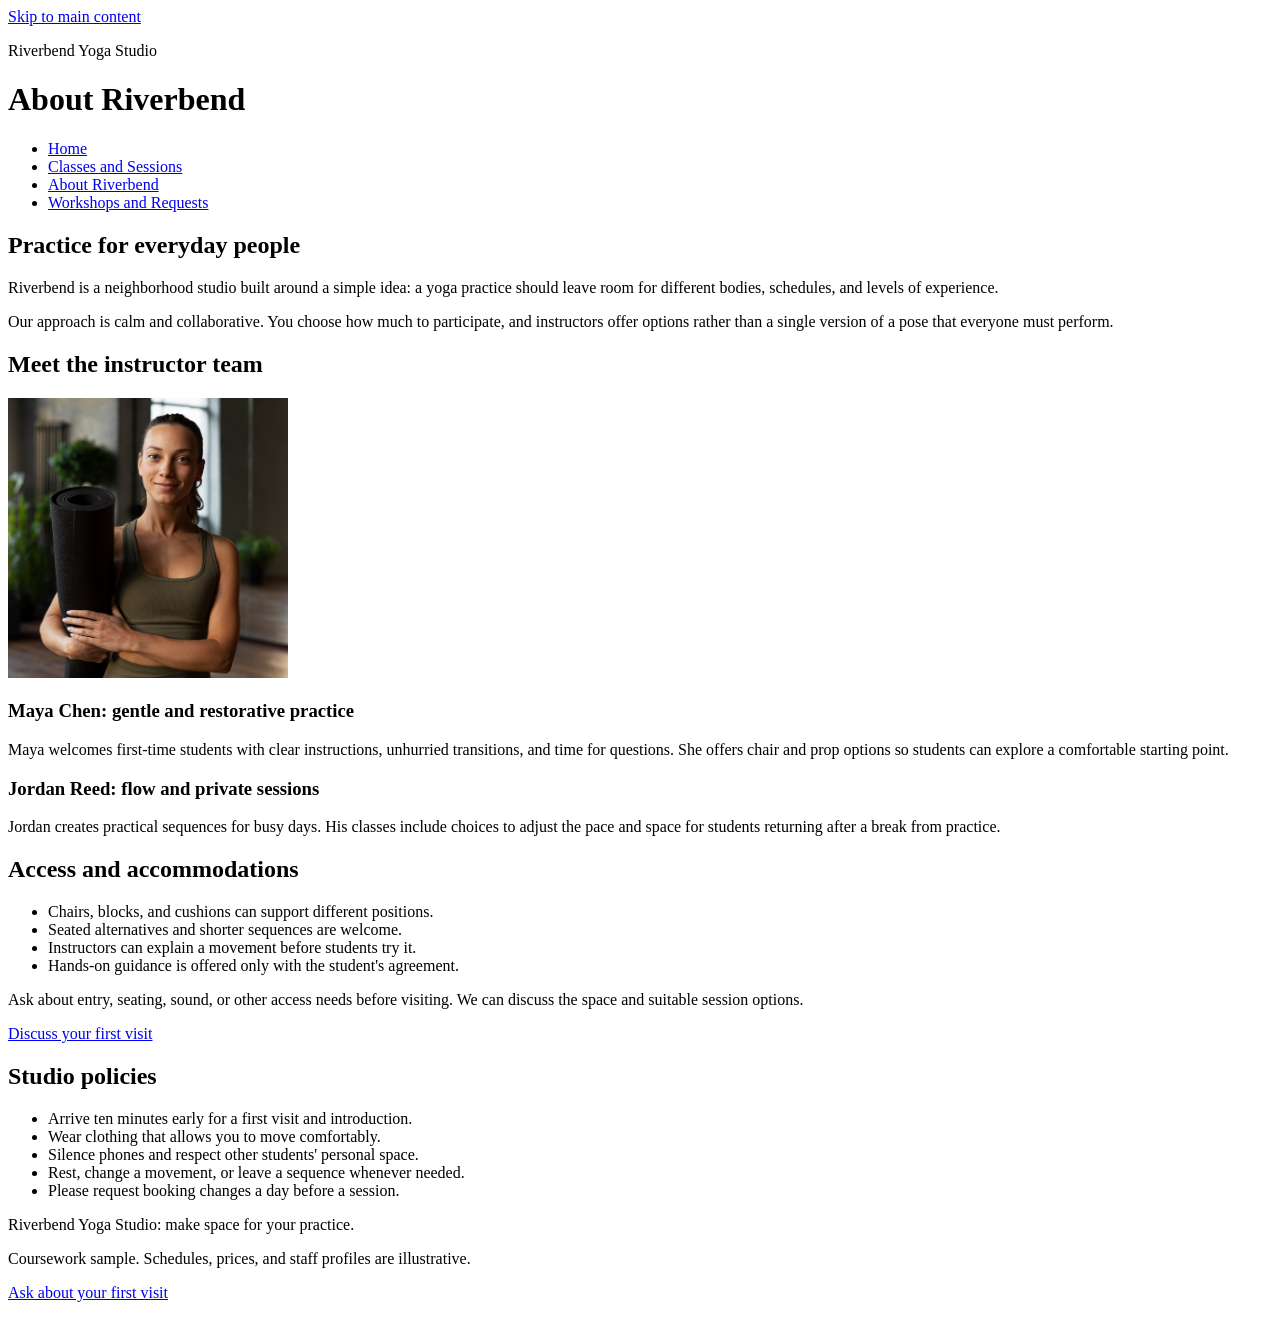
==== site/about.html @ c2246859 "Complete Riverbend HTML-only Touchstone Task 2" ====
<!doctype html>
<html lang="en">
<head>
  <meta charset="utf-8">
  <meta name="viewport" content="width=device-width, initial-scale=1">
  <title>About | Riverbend Yoga Studio</title>
  <meta name="description"
    content="Meet our sample instructor team and explore studio access and policies.">
</head>
<body>
  <a href="#main-content">Skip to main content</a>
  <header>
    <p>Riverbend Yoga Studio</p>
    <h1>About Riverbend</h1>
    <nav aria-label="Primary navigation">
      <ul>
        <li><a href="index.html">Home</a></li>
        <li><a href="services.html">Classes and Sessions</a></li>
        <li><a href="about.html" aria-current="page">About Riverbend</a></li>
        <li><a href="events.html">Workshops and Requests</a></li>
      </ul>
    </nav>
  </header>
  <main id="main-content" tabindex="-1">
    <section aria-labelledby="story-title">
      <h2 id="story-title">Practice for everyday people</h2>
      <p>Riverbend is a neighborhood studio built around a simple idea:
        a yoga practice should leave room for different bodies, schedules,
        and levels of experience.</p>
      <p>Our approach is calm and collaborative. You choose how much to
        participate, and instructors offer options rather than a single
        version of a pose that everyone must perform.</p>
    </section>

    <section aria-labelledby="team-title">
      <h2 id="team-title">Meet the instructor team</h2>
      <img src="assets/yoga-instructor_c.png" width="280" height="280"
        alt="An instructor holds a rolled yoga mat in the studio.">
      <article>
        <h3>Maya Chen: gentle and restorative practice</h3>
        <p>Maya welcomes first-time students with clear instructions,
          unhurried transitions, and time for questions. She offers chair and prop
          options so students can explore a comfortable starting point.</p>
      </article>
      <article>
        <h3>Jordan Reed: flow and private sessions</h3>
        <p>Jordan creates practical sequences for busy days.
          His classes include choices to adjust the pace and space
          for students returning after a break from practice.</p>
      </article>
    </section>

    <section aria-labelledby="access-title">
      <h2 id="access-title">Access and accommodations</h2>
      <ul>
        <li>Chairs, blocks, and cushions can support different positions.</li>
        <li>Seated alternatives and shorter sequences are welcome.</li>
        <li>Instructors can explain a movement before students try it.</li>
        <li>Hands-on guidance is offered only with the student's agreement.</li>
      </ul>
      <p>Ask about entry, seating, sound, or other access needs before
        visiting. We can discuss the space and suitable session options.</p>
      <p><a href="events.html#request-spot">Discuss your first visit</a></p>
    </section>

    <section aria-labelledby="policies-title">
      <h2 id="policies-title">Studio policies</h2>
      <ul>
        <li>Arrive ten minutes early for a first visit and introduction.</li>
        <li>Wear clothing that allows you to move comfortably.</li>
        <li>Silence phones and respect other students' personal space.</li>
        <li>Rest, change a movement, or leave a sequence whenever needed.</li>
        <li>Please request booking changes a day before a session.</li>
      </ul>
    </section>
  </main>
  <footer>
    <p>Riverbend Yoga Studio: make space for your practice.</p>
    <p>Coursework sample. Schedules, prices, and staff profiles are illustrative.</p>
    <p><a href="events.html#request-spot">Ask about your first visit</a></p>
  </footer>
</body>
</html>
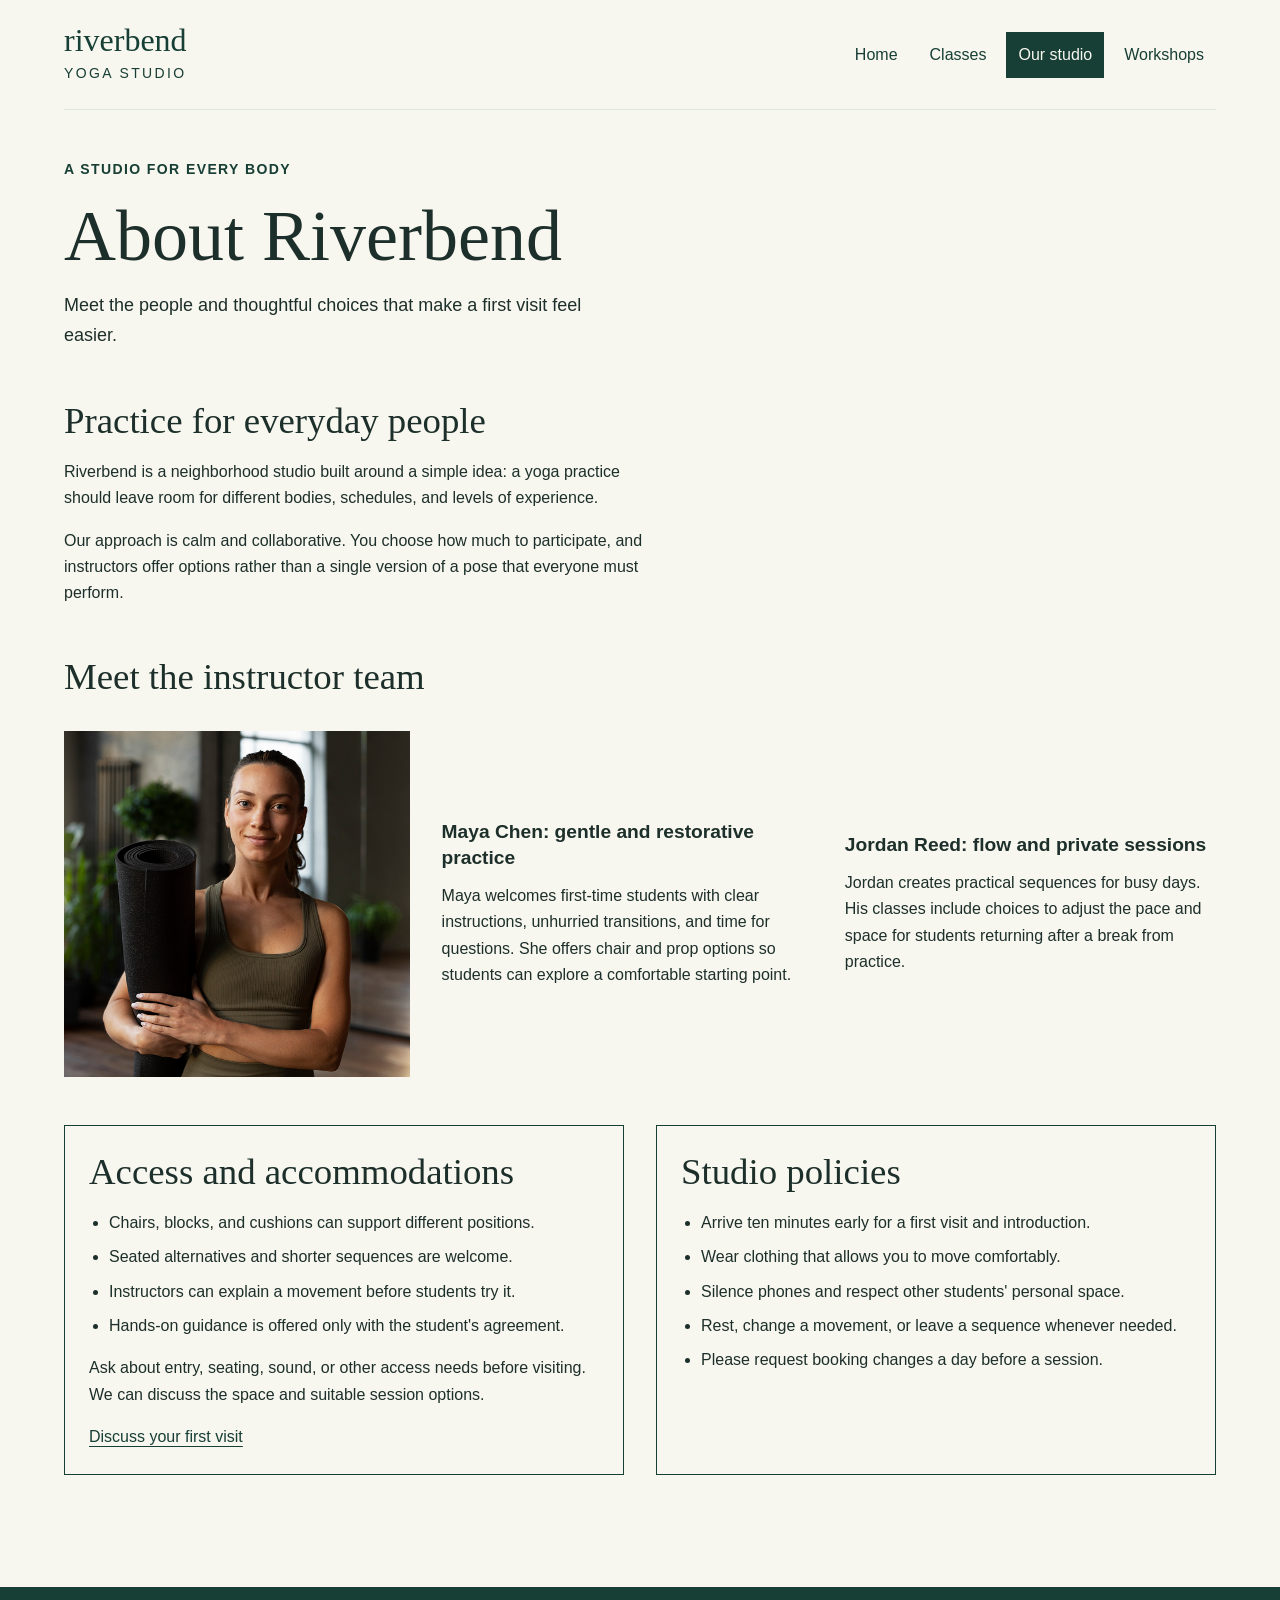
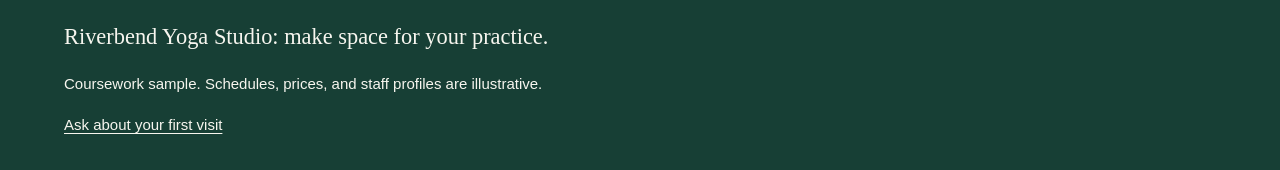
==== commit c811154a: "Apply Riverbend visual design and responsive layouts for Touchstone 3" ====
--- a/site/about.html
+++ b/site/about.html
@@ -6,22 +6,32 @@
   <title>About | Riverbend Yoga Studio</title>
   <meta name="description"
     content="Meet our sample instructor team and explore studio access and policies.">
+  <link rel="stylesheet" href="styles.css">
 </head>
 <body>
-  <a href="#main-content">Skip to main content</a>
-  <header>
-    <p>Riverbend Yoga Studio</p>
-    <h1>About Riverbend</h1>
-    <nav aria-label="Primary navigation">
-      <ul>
-        <li><a href="index.html">Home</a></li>
-        <li><a href="services.html">Classes and Sessions</a></li>
-        <li><a href="about.html" aria-current="page">About Riverbend</a></li>
-        <li><a href="events.html">Workshops and Requests</a></li>
-      </ul>
-    </nav>
+  <a class="skip-link" href="#main-content">Skip to main content</a>
+  <header class="site-header">
+    <div class="header-inner">
+      <a class="brand" href="index.html" aria-label="Riverbend Yoga Studio home">
+        <span class="brand-name">riverbend</span>
+        <span class="brand-description">YOGA STUDIO</span>
+      </a>
+      <nav aria-label="Primary navigation">
+        <ul>
+          <li><a href="index.html">Home</a></li>
+          <li><a href="services.html">Classes</a></li>
+          <li><a href="about.html" aria-current="page">Our studio</a></li>
+          <li><a href="events.html">Workshops</a></li>
+        </ul>
+      </nav>
+    </div>
+    <div class="page-heading">
+      <p class="eyebrow">A studio for every body</p>
+      <h1>About Riverbend</h1>
+      <p class="lede">Meet the people and thoughtful choices that make a first visit feel easier.</p>
+    </div>
   </header>
-  <main id="main-content" tabindex="-1">
+  <main class="site-main" id="main-content" tabindex="-1">
     <section aria-labelledby="story-title">
       <h2 id="story-title">Practice for everyday people</h2>
       <p>Riverbend is a neighborhood studio built around a simple idea:
@@ -32,17 +42,17 @@
         version of a pose that everyone must perform.</p>
     </section>
 
-    <section aria-labelledby="team-title">
+    <section class="team" aria-labelledby="team-title">
       <h2 id="team-title">Meet the instructor team</h2>
-      <img src="assets/yoga-instructor_c.png" width="280" height="280"
+      <img src="assets/yoga-instructor_c.png" width="1200" height="1200"
         alt="An instructor holds a rolled yoga mat in the studio.">
-      <article>
+      <article class="instructor">
         <h3>Maya Chen: gentle and restorative practice</h3>
         <p>Maya welcomes first-time students with clear instructions,
           unhurried transitions, and time for questions. She offers chair and prop
           options so students can explore a comfortable starting point.</p>
       </article>
-      <article>
+      <article class="instructor">
         <h3>Jordan Reed: flow and private sessions</h3>
         <p>Jordan creates practical sequences for busy days.
           His classes include choices to adjust the pace and space
@@ -50,6 +60,7 @@
       </article>
     </section>
 
+    <div class="section-row">
     <section aria-labelledby="access-title">
       <h2 id="access-title">Access and accommodations</h2>
       <ul>
@@ -73,11 +84,14 @@
         <li>Please request booking changes a day before a session.</li>
       </ul>
     </section>
+    </div>
   </main>
-  <footer>
+  <footer class="site-footer">
+    <div class="footer-inner">
     <p>Riverbend Yoga Studio: make space for your practice.</p>
     <p>Coursework sample. Schedules, prices, and staff profiles are illustrative.</p>
     <p><a href="events.html#request-spot">Ask about your first visit</a></p>
+    </div>
   </footer>
 </body>
 </html>
--- a/site/styles.css
+++ b/site/styles.css
@@ -0,0 +1,154 @@
+/* Riverbend Yoga Studio: shared, mobile-first design for Touchstone 3. */
+:root {
+  --forest: #173F35;
+  --sage: #DDE8DF;
+  --ivory: #F7F6EF;
+  --ink: #1D2F2A;
+  --content-width: 72rem;
+}
+* { box-sizing: border-box; }
+html { scroll-padding-top: 1rem; }
+body {
+  margin: 0;
+  background: var(--ivory);
+  color: var(--ink);
+  font-family: Arial, sans-serif;
+  font-size: 1rem;
+  line-height: 1.65;
+}
+a { color: var(--forest); text-underline-offset: .22em; }
+a:hover { text-decoration-thickness: .15em; }
+a:focus-visible, button:focus-visible, input:focus-visible,
+select:focus-visible, textarea:focus-visible, [tabindex="0"]:focus-visible {
+  outline: 3px solid var(--forest);
+  outline-offset: 4px;
+}
+h1, h2 { font-family: Georgia, serif; font-weight: 400; }
+h1 { margin: .5rem 0 1rem; font-size: 2.6rem; line-height: 1.08; max-width: 17ch; }
+h2 { margin: 0 0 1rem; font-size: 2rem; line-height: 1.2; }
+h3 { font-size: 1.2rem; line-height: 1.35; margin: 0 0 .75rem; }
+p { margin: 0 0 1rem; max-width: 66ch; }
+ul { padding-left: 1.25rem; }
+li + li { margin-top: .5rem; }
+img { display: block; max-width: 100%; height: auto; }
+picture { display: block; }
+figure { margin: 2rem 0 0; }
+figcaption { margin-top: .75rem; font-size: .9375rem; }
+small { display: block; font-size: .875rem; margin-top: .5rem; }
+.skip-link {
+  position: absolute; left: 1rem; top: .5rem;
+  transform: translateY(-200%); padding: .75rem 1rem;
+  z-index: 2; background: var(--ivory); color: var(--forest);
+}
+.skip-link:focus { transform: translateY(0); }
+.header-inner, .page-heading, .site-main, .footer-inner {
+  width: min(var(--content-width), calc(100% - 2rem));
+  margin-inline: auto;
+}
+.header-inner {
+  display: flex; flex-direction: column; gap: 1.25rem;
+  align-items: flex-start; padding-block: 1.25rem;
+  border-bottom: 1px solid var(--sage);
+}
+.brand { text-decoration: none; display: block; flex-shrink: 0; }
+.brand-name { display: block; font-family: Georgia, serif; font-size: 2rem; line-height: 1; }
+.brand-description { display: block; font-size: .875rem; letter-spacing: .17em; margin-top: .4rem; }
+nav { width: 100%; }
+nav ul { display: flex; flex-wrap: wrap; gap: .35rem .5rem; list-style: none; margin: 0; padding: 0; }
+nav li + li { margin: 0; }
+nav a { display: block; padding: .6rem .75rem; text-decoration: none; font-size: 1rem; }
+nav a:hover { background: var(--sage); }
+nav a[aria-current="page"] { background: var(--forest); color: var(--ivory); }
+.page-heading { padding-block: 2rem 2.5rem; }
+.eyebrow { font-size: .875rem; font-weight: 700; letter-spacing: .1em; text-transform: uppercase; color: var(--forest); }
+.lede { font-size: 1.125rem; max-width: 52ch; margin-bottom: 0; }
+.site-main { padding-bottom: 3rem; }
+.site-main > section, .site-main > div { margin-bottom: 2rem; }
+.site-main section { min-width: 0; }
+.site-main section > :last-child, article > :last-child { margin-bottom: 0; }
+.split, .section-row, .card-row { display: flex; flex-direction: column; gap: 1.5rem; }
+.welcome { background: var(--sage); }
+.welcome-copy { padding: 1.5rem 1.5rem 0; flex: 1; min-width: 0; }
+.studio-image { width: 100%; object-fit: cover; }
+.button, button {
+  display: inline-block; border: 2px solid var(--forest);
+  padding: .75rem 1.15rem; background: var(--forest); color: var(--ivory);
+  font: 700 1rem/1.4 Arial, sans-serif; text-decoration: none;
+  cursor: pointer; max-width: 100%;
+}
+.button:hover, button:hover { background: var(--ivory); color: var(--forest); }
+.button:focus-visible, button:focus-visible { outline-offset: 4px; }
+.band { padding: 1.5rem; border-block: 1px solid var(--forest); }
+.featured h2 { max-width: 28ch; }
+.text-link { font-weight: 700; }
+.table-scroll { max-width: 100%; overflow-x: auto; }
+table { width: 100%; border-collapse: collapse; font-size: .9375rem; }
+caption { text-align: left; font-weight: 700; margin-bottom: .75rem; }
+th, td { text-align: left; padding: .8rem .5rem; border-bottom: 1px solid var(--sage); }
+thead { background: var(--sage); }
+.practice picture { margin-block: 1.5rem; }
+.practice img { width: 100%; max-height: 30rem; object-fit: contain; background: var(--sage); }
+.card-row > article { flex: 1; background: var(--sage); padding: 1.5rem; }
+.section-row > section { flex: 1; min-width: 0; padding: 1.5rem; border: 1px solid var(--forest); }
+dt { font-weight: 700; }
+dd { margin: 0 0 1rem; }
+audio { display: block; width: 100%; max-width: 34rem; margin-block: 1rem; }
+.team { display: flex; flex-direction: column; gap: 1.25rem; }
+.team > h2 { flex-basis: 100%; }
+.team > img { width: 100%; max-width: 22rem; object-fit: cover; }
+.instructor { flex: 1; }
+.events-layout { display: flex; flex-direction: column; gap: 2rem; align-items: stretch; }
+.workshop-list article { margin-top: 1.5rem; padding-bottom: 1.5rem; border-bottom: 1px solid var(--sage); }
+.workshop-list img { width: 100%; }
+.request-panel { background: var(--sage); padding: 1.25rem; }
+.form-note { font-size: .9375rem; }
+fieldset { margin: 1.5rem 0; padding: 1rem; border: 1px solid var(--forest); min-width: 0; }
+legend { padding-inline: .35rem; font-weight: 700; max-width: 100%; }
+label { font-size: 1rem; }
+input, select, textarea { font: inherit; color: var(--ink); }
+input:not([type="radio"]), select, textarea {
+  display: block; width: 100%; min-width: 0; max-width: 100%; min-height: 2.75rem;
+  border: 1px solid var(--forest); border-radius: 0; background: var(--ivory); padding: .65rem;
+}
+select { appearance: none; padding-right: 2.25rem; background-image: url("data:image/svg+xml,%3Csvg xmlns='http://www.w3.org/2000/svg' width='16' height='12' viewBox='0 0 16 12'%3E%3Cpath d='m2 3 6 6 6-6' fill='none' stroke='%23173F35' stroke-width='2'/%3E%3C/svg%3E"); background-repeat: no-repeat; background-position: right .7rem center; }
+textarea { resize: vertical; }
+form br { display: none; }
+form label { display: inline-block; margin-bottom: .35rem; }
+input[type="radio"] { width: 1.2rem; height: 1.2rem; margin: .25rem .45rem .25rem 0; accent-color: var(--forest); vertical-align: middle; }
+fieldset fieldset { background: var(--ivory); }
+.site-footer { background: var(--forest); color: var(--ivory); padding-block: 2rem; }
+.site-footer a { color: var(--ivory); }
+.site-footer a:focus-visible { outline-color: var(--ivory); }
+.site-footer p { font-size: .9375rem; }
+.site-footer p:first-child { font-family: Georgia, serif; font-size: 1.4rem; }
+.site-footer p:last-child { margin-bottom: 0; }
+/* Larger screens add columns; the base layout remains a single readable column. */
+@media (min-width: 48rem) {
+  .header-inner, .page-heading, .site-main, .footer-inner { width: min(var(--content-width), calc(100% - 4rem)); }
+  .header-inner { flex-direction: row; align-items: center; justify-content: space-between; padding-block: 1.5rem; }
+  nav { width: auto; }
+  .page-heading { padding-block: 3rem; }
+  h1 { font-size: 4.5rem; }
+  h2 { font-size: 2.3rem; }
+  .site-main { padding-bottom: 4rem; }
+  .site-main > section, .site-main > div { margin-bottom: 3rem; }
+  .split, .section-row, .card-row { flex-direction: row; gap: 2rem; }
+  .welcome { gap: 0; align-items: stretch; }
+  .welcome-copy { padding: 2rem; align-self: center; }
+  .studio-image { width: 52%; min-width: 0; object-fit: cover; }
+  .band { padding: 2.5rem; }
+  .team { flex-direction: row; flex-wrap: wrap; gap: 2rem; align-items: center; }
+  .team > h2 { margin-bottom: 0; }
+  .team > img { width: 30%; }
+}
+@media (min-width: 64rem) {
+  .events-layout { flex-direction: row; gap: 3rem; }
+  .workshop-list { flex: 1; }
+  .request-panel { flex: 1; padding: 2rem; }
+}
+@media print {
+  .skip-link { display: none; }
+  body { background: var(--ivory); }
+  .site-footer { color: var(--ink); background: transparent; }
+  .site-footer a { color: var(--ink); }
+}
